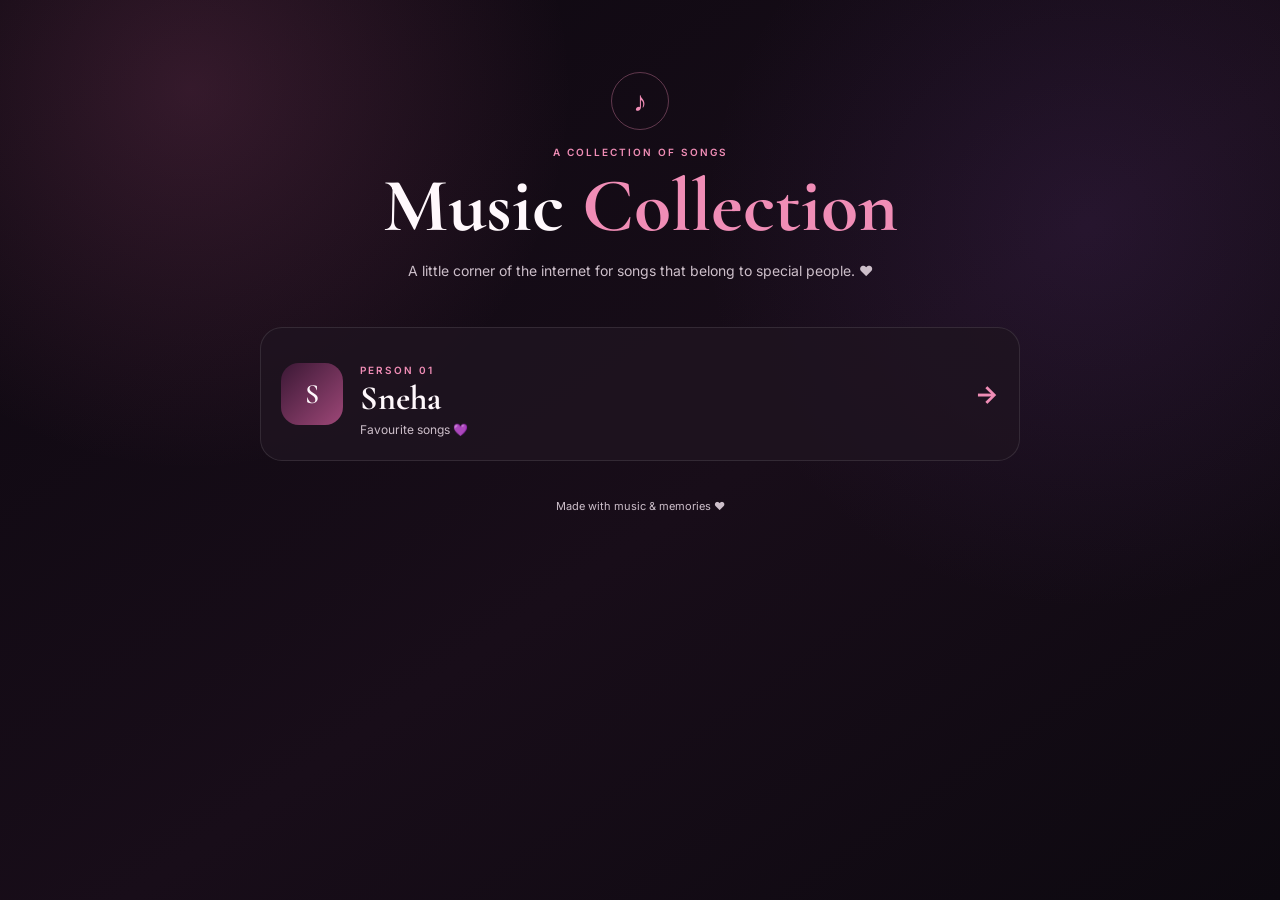
==== index.html @ 72892b99 "Update index.html" ====
<!doctype html>
<html lang="en"><head>
<meta charset="utf-8"><meta name="viewport" content="width=device-width,initial-scale=1">
<title>Music Collection ❤️</title><link rel="stylesheet" href="style.css">
</head><body><main class="page">
<header><div class="mark">♪</div><p class="eyebrow">A collection of songs</p>
<h1>Music <span>Collection</span></h1><p class="intro">A little corner of the internet for songs that belong to special people. ❤️</p></header>
<section class="people">
<a class="person" href="sneha/"><div class="avatar">S</div><div><small>PERSON 01</small><h2>Sneha</h2><p>Favourite songs 💜</p></div><b>→</b></a>
</section><footer>Made with music & memories ❤️</footer></main></body></html>
---- style.css ----
@import url('https://fonts.googleapis.com/css2?family=Cormorant+Garamond:wght@500;600;700&family=Inter:wght@400;500;600&display=swap');
*{box-sizing:border-box}body{margin:0;min-height:100vh;color:#fff8fc;font-family:Inter,sans-serif;background:radial-gradient(circle at 15% 10%,#ca5b9133,transparent 28%),radial-gradient(circle at 85% 25%,#7341a028,transparent 30%),linear-gradient(145deg,#0d0810,#180d19 55%,#0d0910)}.page{width:min(760px,calc(100% - 32px));margin:auto;padding:72px 0 35px}header{text-align:center}.mark,.avatar{display:grid;place-items:center}.mark{width:58px;height:58px;margin:auto;border:1px solid #f08db659;border-radius:50%;color:#f08db6;font-size:28px}.eyebrow,small{display:block;margin:16px 0 0;color:#f08db6;font-size:10px;font-weight:600;letter-spacing:.2em;text-transform:uppercase}h1,h2{font-family:"Cormorant Garamond",Georgia,serif}h1{font-size:76px;line-height:.85;margin:16px 0}h1 span{color:#f08db6}.intro{color:#cdbfca;line-height:1.7;max-width:500px;margin:20px auto 45px;font-size:14px}.people{display:grid;gap:14px}.person{display:flex;align-items:center;gap:17px;padding:20px;text-decoration:none;color:#fff8fc;border:1px solid #ffffff1a;border-radius:22px;background:#1f1420d1;transition:.2s}.person:hover{transform:translateY(-3px);border-color:#f08db659}.avatar{width:62px;height:62px;flex:0 0 62px;border-radius:18px;background:linear-gradient(135deg,#3b1835,#9d4777);font:600 28px "Cormorant Garamond",serif}.person h2{font-size:34px;margin:2px 0}.person p{margin:3px 0;color:#cdbfca;font-size:12px}.person b{margin-left:auto;color:#f08db6;font-size:25px}footer{text-align:center;color:#cdbfca;font-size:11px;margin-top:38px}@media(max-width:560px){.page{padding-top:45px}h1{font-size:58px}}
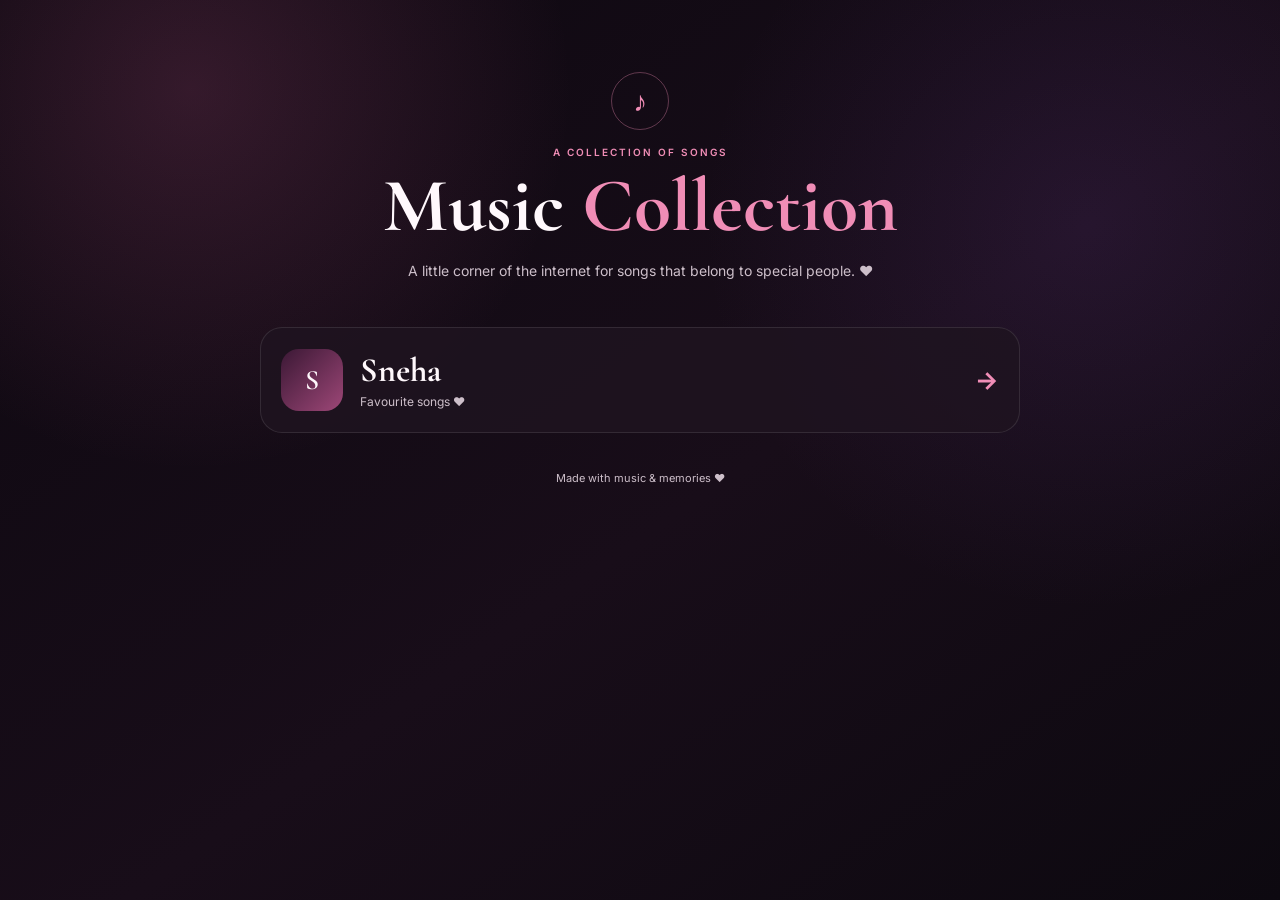
==== commit b8cd2e46: "changes made" ====
--- a/index.html
+++ b/index.html
@@ -6,5 +6,5 @@
 <header><div class="mark">♪</div><p class="eyebrow">A collection of songs</p>
 <h1>Music <span>Collection</span></h1><p class="intro">A little corner of the internet for songs that belong to special people. ❤️</p></header>
 <section class="people">
-<a class="person" href="sneha/"><div class="avatar">S</div><div><small>PERSON 01</small><h2>Sneha</h2><p>Favourite songs 💜</p></div><b>→</b></a>
+<a class="person" href="sneha/"><div class="avatar">S</div><div><h2>Sneha</h2><p>Favourite songs ❤️</p></div><b>→</b></a>
 </section><footer>Made with music & memories ❤️</footer></main></body></html>
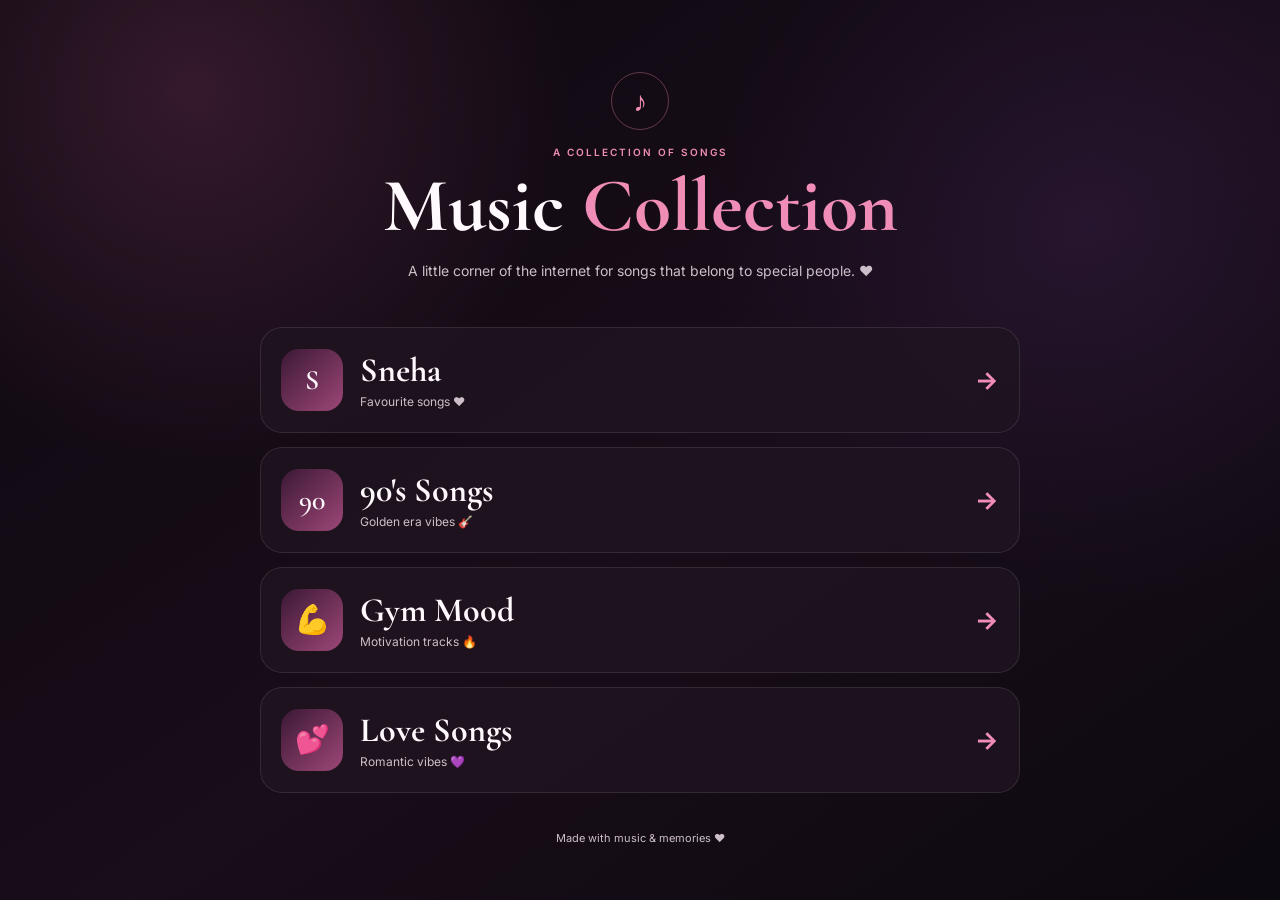
==== commit d5fdcd47: "title songs" ====
--- a/index.html
+++ b/index.html
@@ -7,4 +7,7 @@
 <h1>Music <span>Collection</span></h1><p class="intro">A little corner of the internet for songs that belong to special people. ❤️</p></header>
 <section class="people">
 <a class="person" href="sneha/"><div class="avatar">S</div><div><h2>Sneha</h2><p>Favourite songs ❤️</p></div><b>→</b></a>
+<a class="person" href="nineties-songs/"><div class="avatar">90</div><div><h2>90's Songs</h2><p>Golden era vibes 🎸</p></div><b>→</b></a>
+<a class="person" href="gym-mood/"><div class="avatar">💪</div><div><h2>Gym Mood</h2><p>Motivation tracks 🔥</p></div><b>→</b></a>
+<a class="person" href="love-songs/"><div class="avatar">💕</div><div><h2>Love Songs</h2><p>Romantic vibes 💜</p></div><b>→</b></a>
 </section><footer>Made with music & memories ❤️</footer></main></body></html>
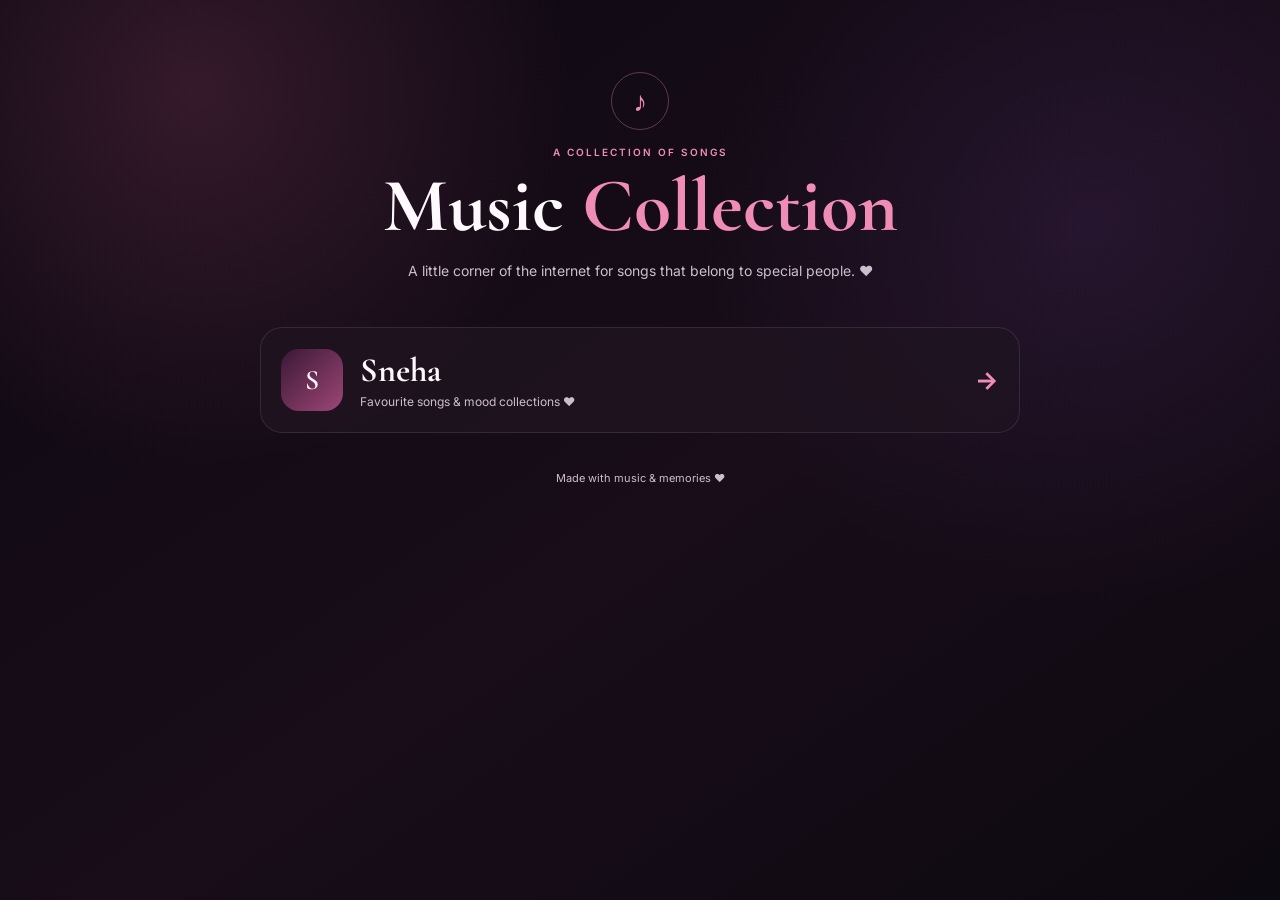
==== commit bc244e34: "changes path" ====
--- a/index.html
+++ b/index.html
@@ -6,8 +6,5 @@
 <header><div class="mark">♪</div><p class="eyebrow">A collection of songs</p>
 <h1>Music <span>Collection</span></h1><p class="intro">A little corner of the internet for songs that belong to special people. ❤️</p></header>
 <section class="people">
-<a class="person" href="sneha/"><div class="avatar">S</div><div><h2>Sneha</h2><p>Favourite songs ❤️</p></div><b>→</b></a>
-<a class="person" href="nineties-songs/"><div class="avatar">90</div><div><h2>90's Songs</h2><p>Golden era vibes 🎸</p></div><b>→</b></a>
-<a class="person" href="gym-mood/"><div class="avatar">💪</div><div><h2>Gym Mood</h2><p>Motivation tracks 🔥</p></div><b>→</b></a>
-<a class="person" href="love-songs/"><div class="avatar">💕</div><div><h2>Love Songs</h2><p>Romantic vibes 💜</p></div><b>→</b></a>
+<a class="person" href="sneha/"><div class="avatar">S</div><div><h2>Sneha</h2><p>Favourite songs & mood collections ❤️</p></div><b>→</b></a>
 </section><footer>Made with music & memories ❤️</footer></main></body></html>
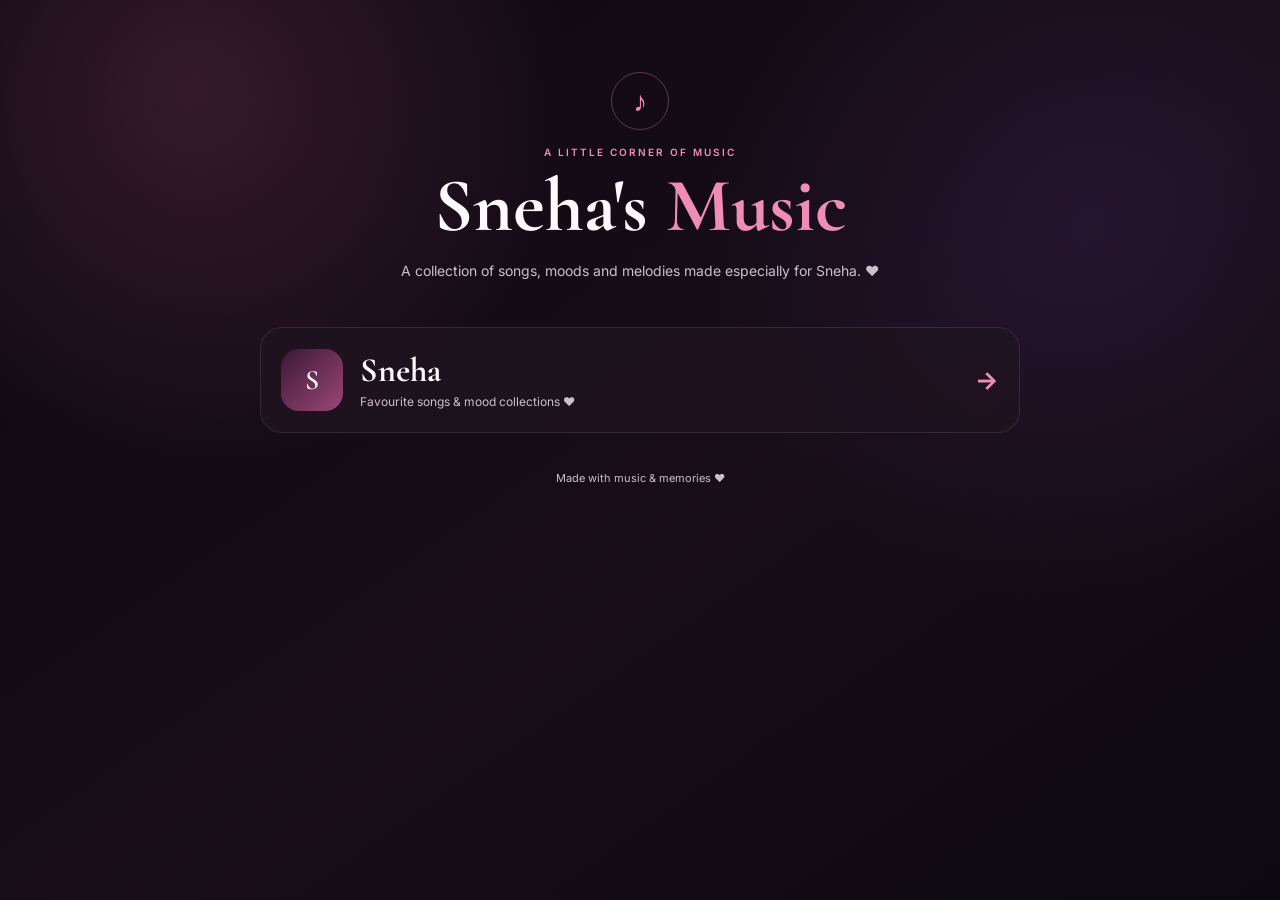
==== commit 56ddaf35: "changes made" ====
--- a/index.html
+++ b/index.html
@@ -1,10 +1,85 @@
 <!doctype html>
-<html lang="en"><head>
-<meta charset="utf-8"><meta name="viewport" content="width=device-width,initial-scale=1">
-<title>Music Collection ❤️</title><link rel="stylesheet" href="style.css">
-</head><body><main class="page">
-<header><div class="mark">♪</div><p class="eyebrow">A collection of songs</p>
-<h1>Music <span>Collection</span></h1><p class="intro">A little corner of the internet for songs that belong to special people. ❤️</p></header>
-<section class="people">
-<a class="person" href="sneha/"><div class="avatar">S</div><div><h2>Sneha</h2><p>Favourite songs & mood collections ❤️</p></div><b>→</b></a>
-</section><footer>Made with music & memories ❤️</footer></main></body></html>+<html lang="en">
+
+<head>
+    <meta charset="utf-8">
+    <meta
+        name="viewport"
+        content="width=device-width, initial-scale=1"
+    >
+
+    <title>Sneha's Music Collection ❤️</title>
+
+    <link
+        rel="stylesheet"
+        href="style.css"
+    >
+</head>
+
+<body>
+
+<main class="page">
+
+    <header>
+
+        <div class="mark">
+            ♪
+        </div>
+
+        <p class="eyebrow">
+            A little corner of music
+        </p>
+
+        <h1>
+            Sneha's <span>Music</span>
+        </h1>
+
+        <p class="intro">
+            A collection of songs, moods and melodies
+            made especially for Sneha. ❤️
+        </p>
+
+    </header>
+
+
+    <section class="people">
+
+        <a
+            class="person"
+            href="sneha/"
+        >
+
+            <div class="avatar">
+                S
+            </div>
+
+            <div>
+
+                <h2>
+                    Sneha
+                </h2>
+
+                <p>
+                    Favourite songs & mood collections ❤️
+                </p>
+
+            </div>
+
+            <b>
+                →
+            </b>
+
+        </a>
+
+    </section>
+
+
+    <footer>
+        Made with music & memories ❤️
+    </footer>
+
+</main>
+
+</body>
+
+</html>
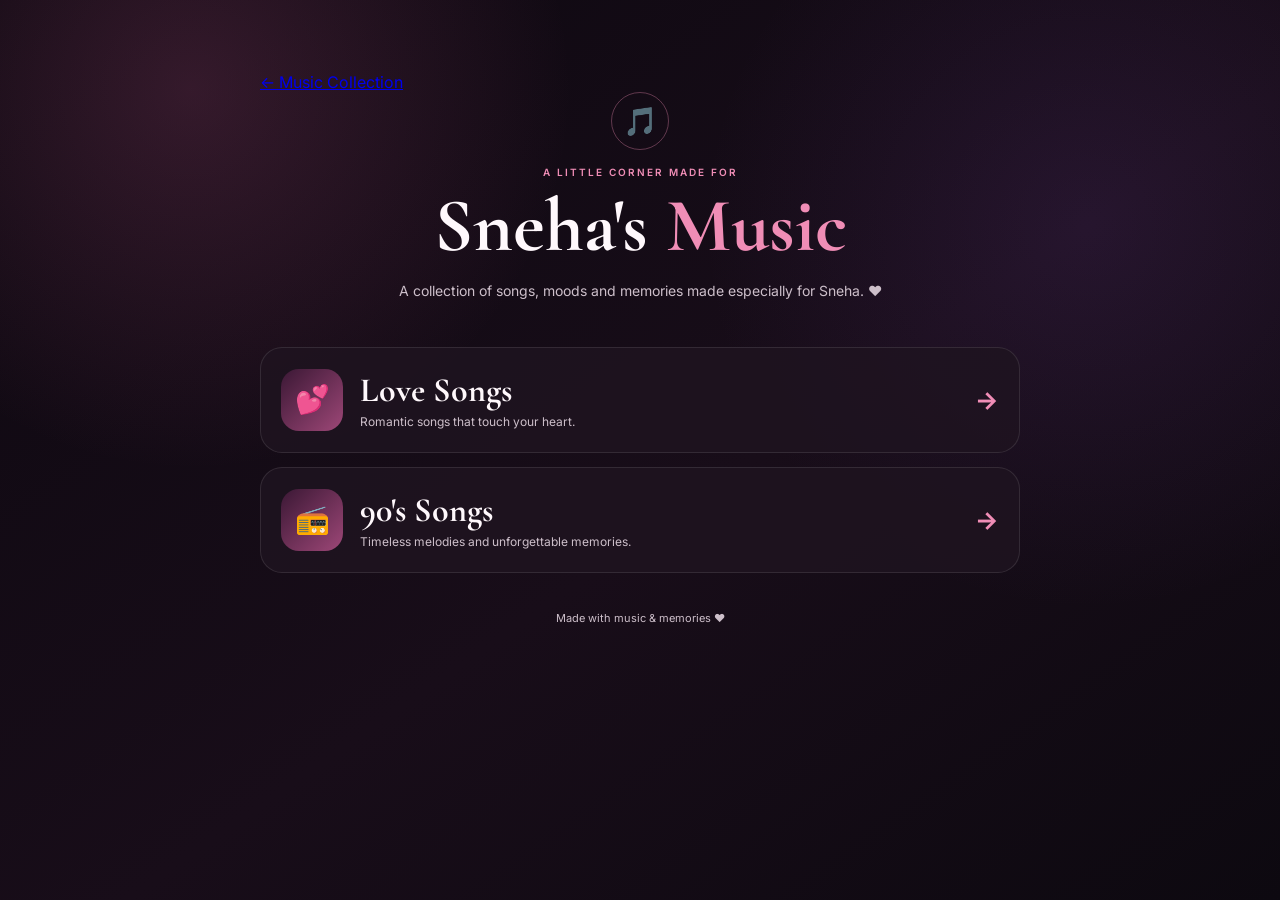
==== commit 25997398: "chnages made" ====
--- a/index.html
+++ b/index.html
@@ -2,32 +2,44 @@
 <html lang="en">
 
 <head>
+
     <meta charset="utf-8">
+
     <meta
         name="viewport"
-        content="width=device-width, initial-scale=1"
+        content="width=device-width,initial-scale=1"
     >
 
-    <title>Sneha's Music Collection ❤️</title>
+    <title>Sneha's Music ❤️</title>
 
     <link
         rel="stylesheet"
-        href="style.css"
+        href="../style.css"
     >
+
 </head>
+
 
 <body>
 
 <main class="page">
 
+    <a
+        class="back"
+        href="../"
+    >
+        ← Music Collection
+    </a>
+
+
     <header>
 
         <div class="mark">
-            ♪
+            🎵
         </div>
 
         <p class="eyebrow">
-            A little corner of music
+            A little corner made for
         </p>
 
         <h1>
@@ -35,7 +47,7 @@
         </h1>
 
         <p class="intro">
-            A collection of songs, moods and melodies
+            A collection of songs, moods and memories
             made especially for Sneha. ❤️
         </p>
 
@@ -44,32 +56,71 @@
 
     <section class="people">
 
+
+        <!-- LOVE SONGS -->
+
         <a
             class="person"
-            href="sneha/"
+            href="love/"
         >
 
             <div class="avatar">
-                S
+                💕
             </div>
+
 
             <div>
 
                 <h2>
-                    Sneha
+                    Love Songs
                 </h2>
 
                 <p>
-                    Favourite songs & mood collections ❤️
+                    Romantic songs that touch your heart.
                 </p>
 
             </div>
+
 
             <b>
                 →
             </b>
 
         </a>
+
+
+
+        <!-- 90s SONGS -->
+
+        <a
+            class="person"
+            href="90s/"
+        >
+
+            <div class="avatar">
+                📻
+            </div>
+
+
+            <div>
+
+                <h2>
+                    90's Songs
+                </h2>
+
+                <p>
+                    Timeless melodies and unforgettable memories.
+                </p>
+
+            </div>
+
+
+            <b>
+                →
+            </b>
+
+        </a>
+
 
     </section>
 
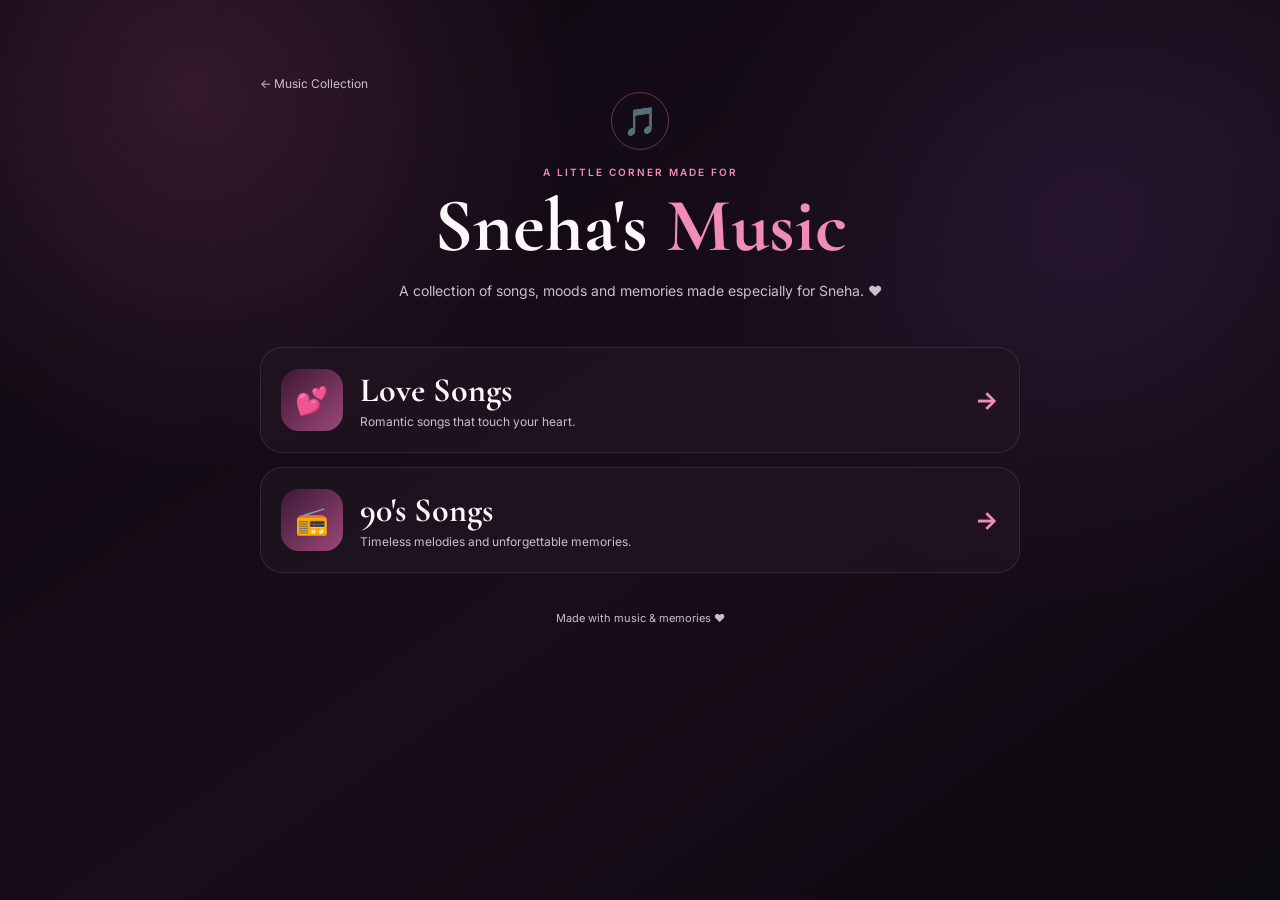
==== commit 7f8d475f: "changes made" ====
--- a/index.html
+++ b/index.html
@@ -2,7 +2,6 @@
 <html lang="en">
 
 <head>
-
     <meta charset="utf-8">
 
     <meta
@@ -16,9 +15,7 @@
         rel="stylesheet"
         href="../style.css"
     >
-
 </head>
-
 
 <body>
 
@@ -30,7 +27,6 @@
     >
         ← Music Collection
     </a>
-
 
     <header>
 
@@ -56,18 +52,16 @@
 
     <section class="people">
 
-
         <!-- LOVE SONGS -->
 
         <a
             class="person"
-            href="love/"
+            href="love-songs/"
         >
 
             <div class="avatar">
                 💕
             </div>
-
 
             <div>
 
@@ -81,7 +75,6 @@
 
             </div>
 
-
             <b>
                 →
             </b>
@@ -89,18 +82,16 @@
         </a>
 
 
-
         <!-- 90s SONGS -->
 
         <a
             class="person"
-            href="90s/"
+            href="nineties-songs/"
         >
 
             <div class="avatar">
                 📻
             </div>
-
 
             <div>
 
@@ -114,13 +105,11 @@
 
             </div>
 
-
             <b>
                 →
             </b>
 
         </a>
-
 
     </section>
 
--- a/style.css
+++ b/style.css
@@ -1,2 +1,225 @@
 @import url('https://fonts.googleapis.com/css2?family=Cormorant+Garamond:wght@500;600;700&family=Inter:wght@400;500;600&display=swap');
-*{box-sizing:border-box}body{margin:0;min-height:100vh;color:#fff8fc;font-family:Inter,sans-serif;background:radial-gradient(circle at 15% 10%,#ca5b9133,transparent 28%),radial-gradient(circle at 85% 25%,#7341a028,transparent 30%),linear-gradient(145deg,#0d0810,#180d19 55%,#0d0910)}.page{width:min(760px,calc(100% - 32px));margin:auto;padding:72px 0 35px}header{text-align:center}.mark,.avatar{display:grid;place-items:center}.mark{width:58px;height:58px;margin:auto;border:1px solid #f08db659;border-radius:50%;color:#f08db6;font-size:28px}.eyebrow,small{display:block;margin:16px 0 0;color:#f08db6;font-size:10px;font-weight:600;letter-spacing:.2em;text-transform:uppercase}h1,h2{font-family:"Cormorant Garamond",Georgia,serif}h1{font-size:76px;line-height:.85;margin:16px 0}h1 span{color:#f08db6}.intro{color:#cdbfca;line-height:1.7;max-width:500px;margin:20px auto 45px;font-size:14px}.people{display:grid;gap:14px}.person{display:flex;align-items:center;gap:17px;padding:20px;text-decoration:none;color:#fff8fc;border:1px solid #ffffff1a;border-radius:22px;background:#1f1420d1;transition:.2s}.person:hover{transform:translateY(-3px);border-color:#f08db659}.avatar{width:62px;height:62px;flex:0 0 62px;border-radius:18px;background:linear-gradient(135deg,#3b1835,#9d4777);font:600 28px "Cormorant Garamond",serif}.person h2{font-size:34px;margin:2px 0}.person p{margin:3px 0;color:#cdbfca;font-size:12px}.person b{margin-left:auto;color:#f08db6;font-size:25px}footer{text-align:center;color:#cdbfca;font-size:11px;margin-top:38px}@media(max-width:560px){.page{padding-top:45px}h1{font-size:58px}}+
+* {
+    box-sizing: border-box;
+}
+
+body {
+    margin: 0;
+
+    min-height: 100vh;
+
+    color: #fff8fc;
+
+    font-family: "Inter", sans-serif;
+
+    background:
+        radial-gradient(
+            circle at 15% 10%,
+            rgba(202,91,145,0.20),
+            transparent 28%
+        ),
+        radial-gradient(
+            circle at 85% 25%,
+            rgba(115,65,160,0.16),
+            transparent 30%
+        ),
+        linear-gradient(
+            145deg,
+            #0d0810,
+            #180d19 55%,
+            #0d0910
+        );
+}
+
+.page {
+    width: min(760px, calc(100% - 32px));
+
+    margin: auto;
+
+    padding: 72px 0 35px;
+}
+
+header {
+    text-align: center;
+}
+
+.mark {
+    width: 58px;
+    height: 58px;
+
+    display: grid;
+    place-items: center;
+
+    margin: auto;
+
+    border: 1px solid rgba(240,141,182,0.35);
+
+    border-radius: 50%;
+
+    color: #f08db6;
+
+    font-size: 28px;
+}
+
+.eyebrow {
+    display: block;
+
+    margin: 16px 0 0;
+
+    color: #f08db6;
+
+    font-size: 10px;
+
+    font-weight: 600;
+
+    letter-spacing: 0.2em;
+
+    text-transform: uppercase;
+}
+
+h1,
+h2 {
+    font-family:
+        "Cormorant Garamond",
+        Georgia,
+        serif;
+}
+
+h1 {
+    font-size: 76px;
+
+    line-height: 0.85;
+
+    margin: 16px 0;
+}
+
+h1 span {
+    color: #f08db6;
+}
+
+.intro {
+    color: #cdbfca;
+
+    line-height: 1.7;
+
+    max-width: 500px;
+
+    margin: 20px auto 45px;
+
+    font-size: 14px;
+}
+
+.back {
+    color: #cdbfca;
+
+    text-decoration: none;
+
+    font-size: 12px;
+}
+
+.back:hover {
+    color: #f08db6;
+}
+
+.people {
+    display: grid;
+
+    gap: 14px;
+}
+
+.person {
+    display: flex;
+
+    align-items: center;
+
+    gap: 17px;
+
+    padding: 20px;
+
+    text-decoration: none;
+
+    color: #fff8fc;
+
+    border: 1px solid rgba(255,255,255,0.10);
+
+    border-radius: 22px;
+
+    background: rgba(31,20,32,0.82);
+
+    transition:
+        transform 0.2s ease,
+        border-color 0.2s ease;
+}
+
+.person:hover {
+    transform: translateY(-3px);
+
+    border-color:
+        rgba(240,141,182,0.35);
+}
+
+.avatar {
+    width: 62px;
+    height: 62px;
+
+    flex: 0 0 62px;
+
+    display: grid;
+    place-items: center;
+
+    border-radius: 18px;
+
+    background:
+        linear-gradient(
+            135deg,
+            #3b1835,
+            #9d4777
+        );
+
+    font-size: 27px;
+}
+
+.person h2 {
+    font-size: 34px;
+
+    margin: 2px 0;
+}
+
+.person p {
+    margin: 3px 0;
+
+    color: #cdbfca;
+
+    font-size: 12px;
+}
+
+.person b {
+    margin-left: auto;
+
+    color: #f08db6;
+
+    font-size: 25px;
+}
+
+footer {
+    text-align: center;
+
+    color: #cdbfca;
+
+    font-size: 11px;
+
+    margin-top: 38px;
+}
+
+@media (max-width: 560px) {
+
+    .page {
+        padding-top: 45px;
+    }
+
+    h1 {
+        font-size: 58px;
+    }
+
+}
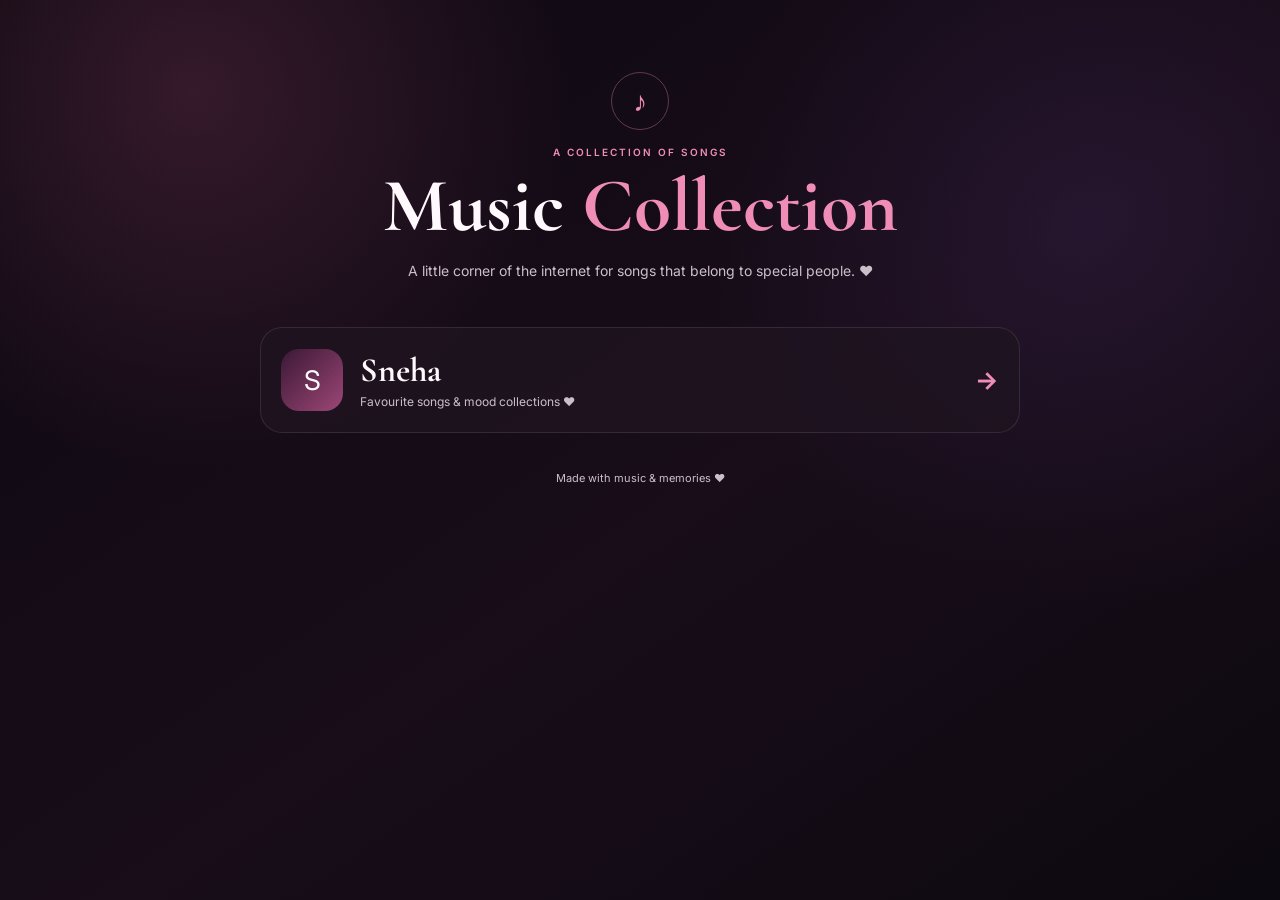
==== commit 7d150320: "ss" ====
--- a/index.html
+++ b/index.html
@@ -6,14 +6,14 @@
 
     <meta
         name="viewport"
-        content="width=device-width,initial-scale=1"
+        content="width=device-width, initial-scale=1"
     >
 
-    <title>Sneha's Music ❤️</title>
+    <title>Music Collection ❤️</title>
 
     <link
         rel="stylesheet"
-        href="../style.css"
+        href="style.css"
     >
 </head>
 
@@ -21,30 +21,23 @@
 
 <main class="page">
 
-    <a
-        class="back"
-        href="../"
-    >
-        ← Music Collection
-    </a>
-
     <header>
 
         <div class="mark">
-            🎵
+            ♪
         </div>
 
         <p class="eyebrow">
-            A little corner made for
+            A collection of songs
         </p>
 
         <h1>
-            Sneha's <span>Music</span>
+            Music <span>Collection</span>
         </h1>
 
         <p class="intro">
-            A collection of songs, moods and memories
-            made especially for Sneha. ❤️
+            A little corner of the internet for songs
+            that belong to special people. ❤️
         </p>
 
     </header>
@@ -52,55 +45,23 @@
 
     <section class="people">
 
-        <!-- LOVE SONGS -->
-
         <a
             class="person"
-            href="love-songs/"
+            href="sneha/"
         >
 
             <div class="avatar">
-                💕
+                S
             </div>
 
             <div>
 
                 <h2>
-                    Love Songs
+                    Sneha
                 </h2>
 
                 <p>
-                    Romantic songs that touch your heart.
-                </p>
-
-            </div>
-
-            <b>
-                →
-            </b>
-
-        </a>
-
-
-        <!-- 90s SONGS -->
-
-        <a
-            class="person"
-            href="nineties-songs/"
-        >
-
-            <div class="avatar">
-                📻
-            </div>
-
-            <div>
-
-                <h2>
-                    90's Songs
-                </h2>
-
-                <p>
-                    Timeless melodies and unforgettable memories.
+                    Favourite songs & mood collections ❤️
                 </p>
 
             </div>
--- a/style.css
+++ b/style.css
@@ -6,7 +6,6 @@
 
 body {
     margin: 0;
-
     min-height: 100vh;
 
     color: #fff8fc;
@@ -16,12 +15,12 @@
     background:
         radial-gradient(
             circle at 15% 10%,
-            rgba(202,91,145,0.20),
+            rgba(202, 91, 145, 0.20),
             transparent 28%
         ),
         radial-gradient(
             circle at 85% 25%,
-            rgba(115,65,160,0.16),
+            rgba(115, 65, 160, 0.16),
             transparent 30%
         ),
         linear-gradient(
@@ -34,9 +33,7 @@
 
 .page {
     width: min(760px, calc(100% - 32px));
-
     margin: auto;
-
     padding: 72px 0 35px;
 }
 
@@ -53,12 +50,10 @@
 
     margin: auto;
 
-    border: 1px solid rgba(240,141,182,0.35);
-
+    border: 1px solid rgba(240, 141, 182, 0.35);
     border-radius: 50%;
 
     color: #f08db6;
-
     font-size: 28px;
 }
 
@@ -70,11 +65,9 @@
     color: #f08db6;
 
     font-size: 10px;
-
     font-weight: 600;
 
     letter-spacing: 0.2em;
-
     text-transform: uppercase;
 }
 
@@ -88,9 +81,7 @@
 
 h1 {
     font-size: 76px;
-
     line-height: 0.85;
-
     margin: 16px 0;
 }
 
@@ -110,27 +101,13 @@
     font-size: 14px;
 }
 
-.back {
-    color: #cdbfca;
-
-    text-decoration: none;
-
-    font-size: 12px;
-}
-
-.back:hover {
-    color: #f08db6;
-}
-
 .people {
     display: grid;
-
     gap: 14px;
 }
 
 .person {
     display: flex;
-
     align-items: center;
 
     gap: 17px;
@@ -141,11 +118,11 @@
 
     color: #fff8fc;
 
-    border: 1px solid rgba(255,255,255,0.10);
+    border: 1px solid rgba(255, 255, 255, 0.10);
 
     border-radius: 22px;
 
-    background: rgba(31,20,32,0.82);
+    background: rgba(31, 20, 32, 0.82);
 
     transition:
         transform 0.2s ease,
@@ -156,7 +133,7 @@
     transform: translateY(-3px);
 
     border-color:
-        rgba(240,141,182,0.35);
+        rgba(240, 141, 182, 0.35);
 }
 
 .avatar {
@@ -182,7 +159,6 @@
 
 .person h2 {
     font-size: 34px;
-
     margin: 2px 0;
 }
 
